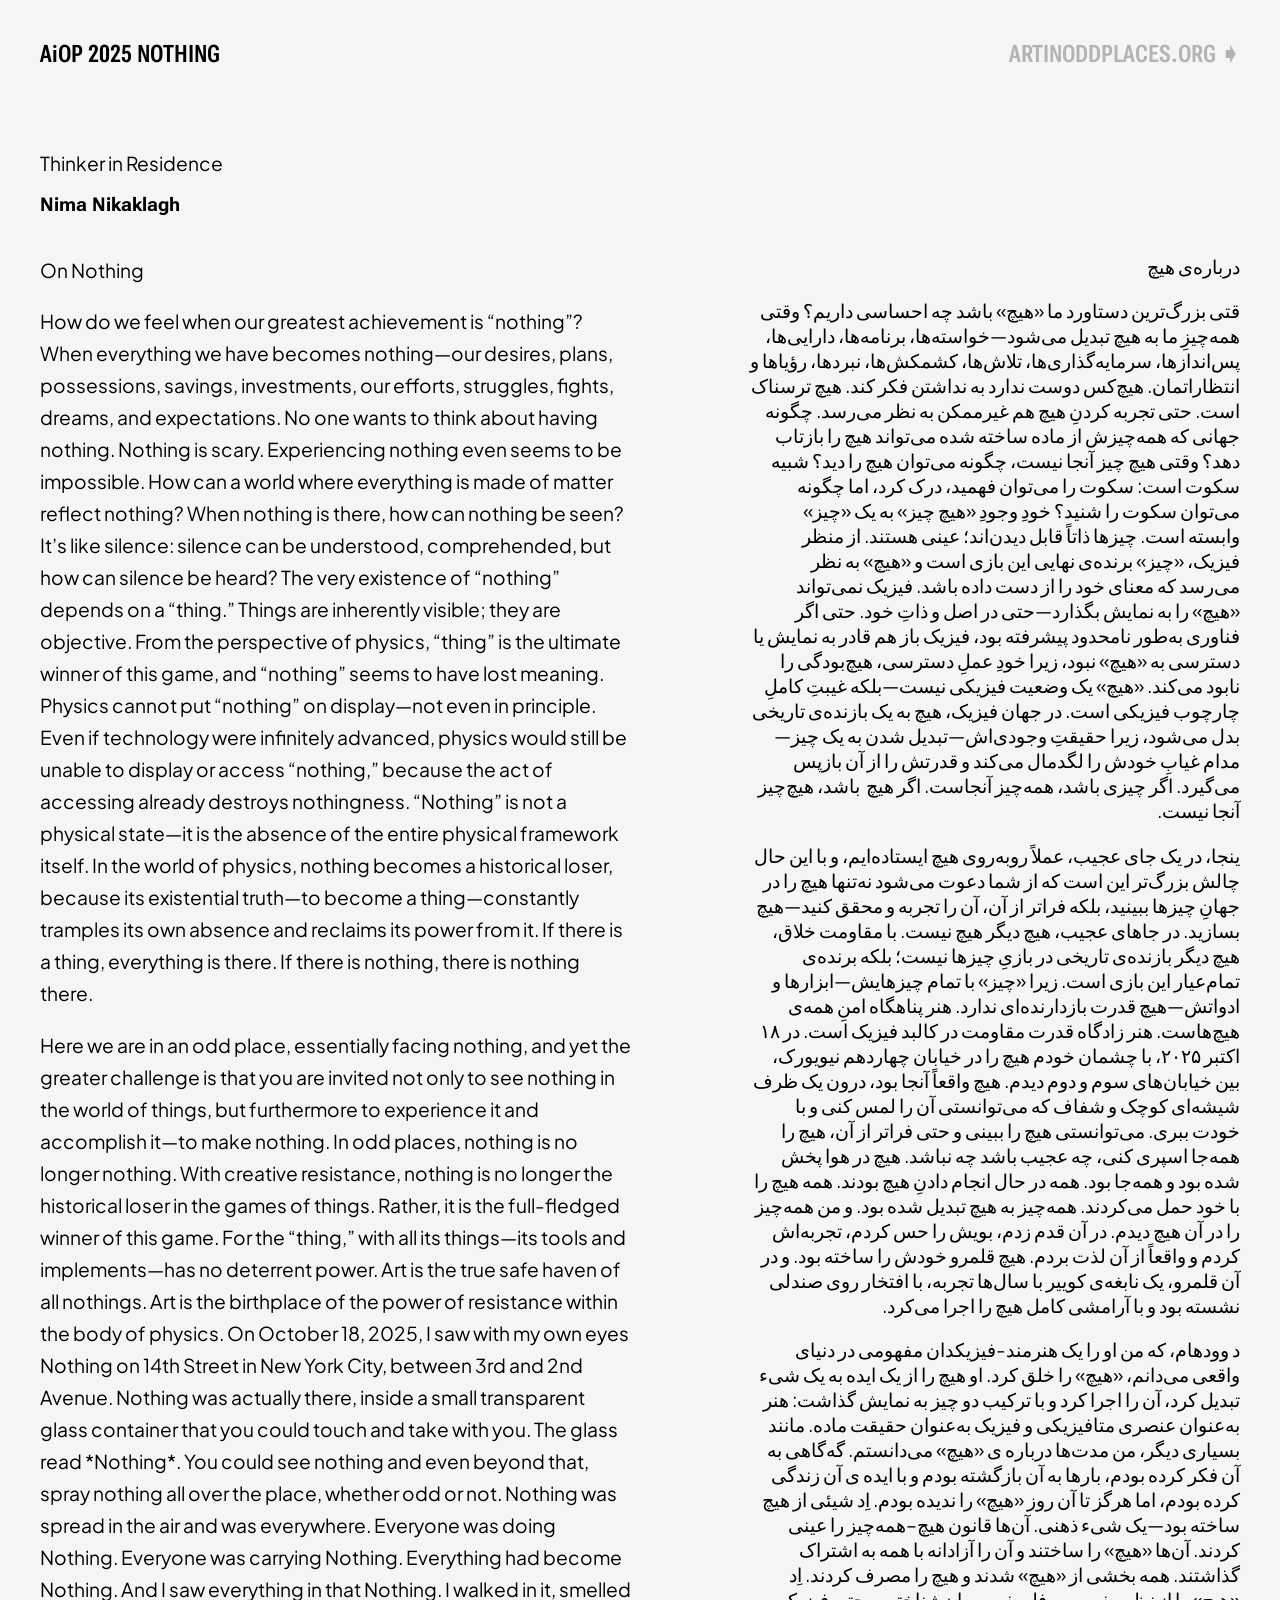
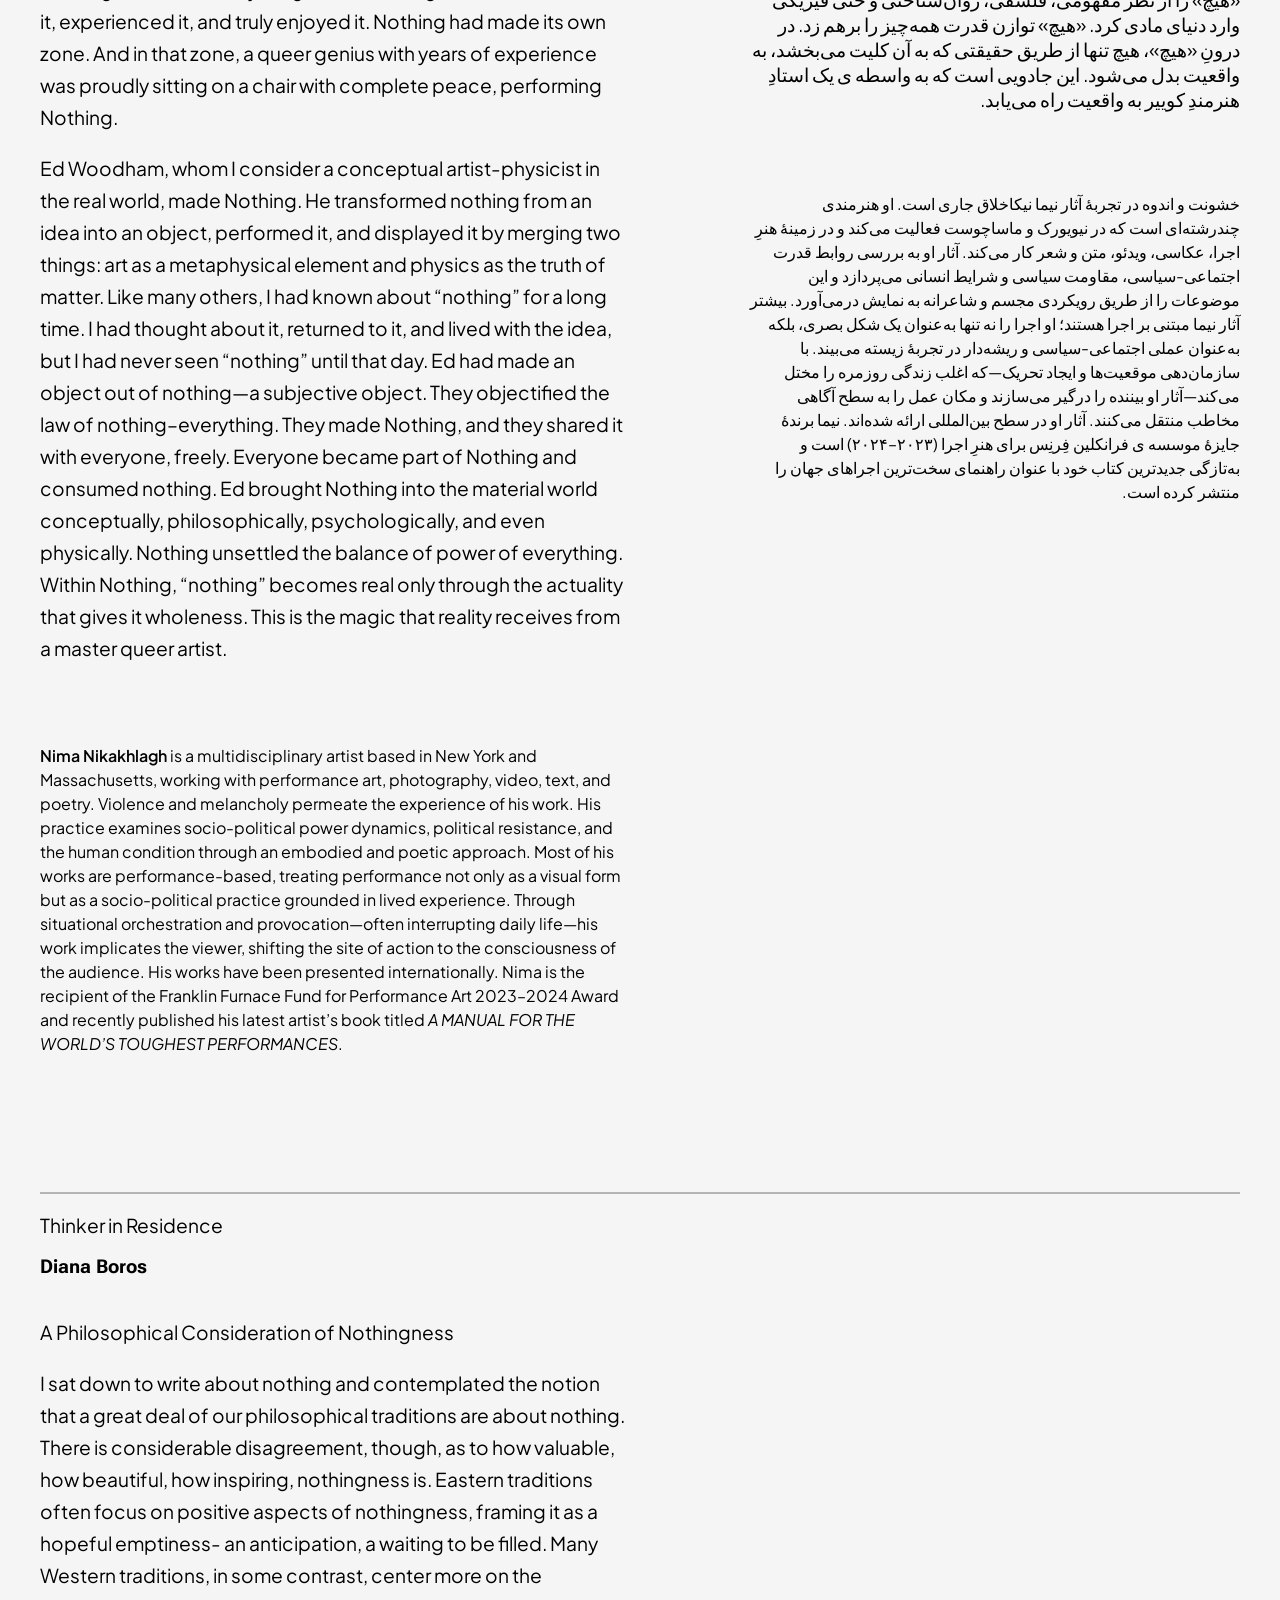
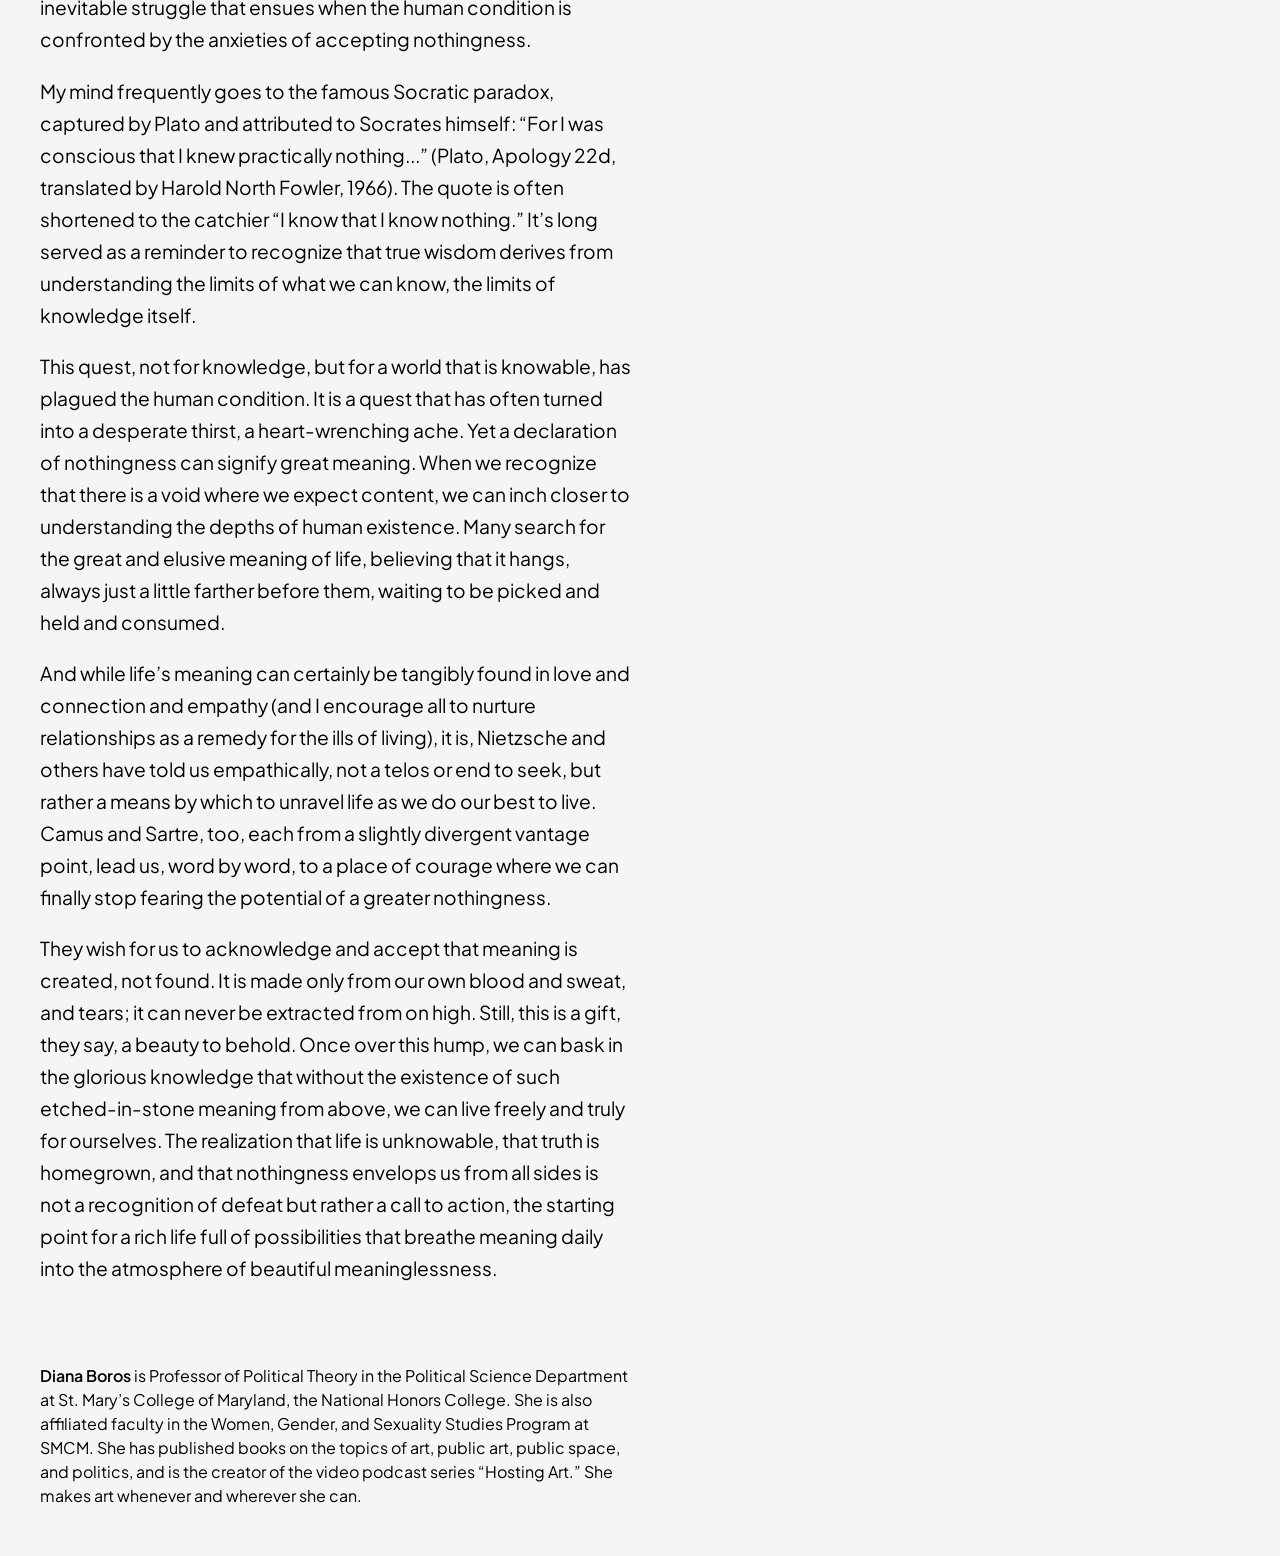
==== essays.html @ fd5be6b0 "build ready" ====
<!doctype html>
<head>
  <meta charset="utf-8" />
  <meta name="viewport" content="initial-scale=1" />
  <meta http-equiv="X-UA-Compatible" content="IE=edge,chrome=1" />
  <title>NOTHING essays</title>
  <link rel="icon" type="image/x-icon" href="favicon.svg" />
  <script src="js/scripts.js" defer></script>
  <link rel="preconnect" href="https://fonts.googleapis.com" />
  <link rel="preconnect" href="https://fonts.gstatic.com" crossorigin />
  <link
    href="https://fonts.googleapis.com/css2?family=Plus+Jakarta+Sans:ital,wght@0,200..800;1,200..800&family=Roboto+Flex:opsz,wdth,wght,YOPQ@8..144,25..151,100..1000,80&display=swap"
    rel="stylesheet"
  />
  <link rel="stylesheet" href="css/style.css" />
</head>
<body>
  <div id="nav">
    <h1>AiOP 2025 NOTHING</h1>
    <a href="https://artinoddplaces.org/">artinoddplaces.org &#10151; </a>
  </div>
  <section id="main">
    <div class="grid-container-12">
      <div class="author">
        <p>Thinker in Residence</p>
        <h3>Nima Nikaklagh</h3>
      </div>
      <article class="english">
        <p>On Nothing</p>
        <p>
          How do we feel when our greatest achievement is “nothing”? When
          everything we have becomes nothing—our desires, plans, possessions,
          savings, investments, our efforts, struggles, fights, dreams, and
          expectations. No one wants to think about having nothing. Nothing is
          scary. Experiencing nothing even seems to be impossible. How can a
          world where everything is made of matter reflect nothing? When nothing
          is there, how can nothing be seen? It’s like silence: silence can be
          understood, comprehended, but how can silence be heard? The very
          existence of “nothing” depends on a “thing.” Things are inherently
          visible; they are objective. From the perspective of physics, “thing”
          is the ultimate winner of this game, and “nothing” seems to have lost
          meaning. Physics cannot put “nothing” on display—not even in
          principle. Even if technology were infinitely advanced, physics would
          still be unable to display or access “nothing,” because the act of
          accessing already destroys nothingness. “Nothing” is not a physical
          state—it is the absence of the entire physical framework itself. In
          the world of physics, nothing becomes a historical loser, because its
          existential truth—to become a thing—constantly tramples its own
          absence and reclaims its power from it. If there is a thing,
          everything is there. If there is nothing, there is nothing there.
        </p>

        <p>
          Here we are in an odd place, essentially facing nothing, and yet the
          greater challenge is that you are invited not only to see nothing in
          the world of things, but furthermore to experience it and accomplish
          it—to make nothing. In odd places, nothing is no longer nothing. With
          creative resistance, nothing is no longer the historical loser in the
          games of things. Rather, it is the full-fledged winner of this game.
          For the “thing,” with all its things—its tools and implements—has no
          deterrent power. Art is the true safe haven of all nothings. Art is
          the birthplace of the power of resistance within the body of physics.
          On October 18, 2025, I saw with my own eyes Nothing on 14th Street in
          New York City, between 3rd and 2nd Avenue. Nothing was actually there,
          inside a small transparent glass container that you could touch and
          take with you. The glass read *Nothing*. You could see nothing and
          even beyond that, spray nothing all over the place, whether odd or
          not. Nothing was spread in the air and was everywhere. Everyone was
          doing Nothing. Everyone was carrying Nothing. Everything had become
          Nothing. And I saw everything in that Nothing. I walked in it, smelled
          it, experienced it, and truly enjoyed it. Nothing had made its own
          zone. And in that zone, a queer genius with years of experience was
          proudly sitting on a chair with complete peace, performing Nothing.
        </p>
        <p>
          Ed Woodham, whom I consider a conceptual artist-physicist in the real
          world, made Nothing. He transformed nothing from an idea into an
          object, performed it, and displayed it by merging two things: art as a
          metaphysical element and physics as the truth of matter. Like many
          others, I had known about “nothing” for a long time. I had thought
          about it, returned to it, and lived with the idea, but I had never
          seen “nothing” until that day. Ed had made an object out of nothing—a
          subjective object. They objectified the law of nothing–everything.
          They made Nothing, and they shared it with everyone, freely. Everyone
          became part of Nothing and consumed nothing. Ed brought Nothing into
          the material world conceptually, philosophically, psychologically, and
          even physically. Nothing unsettled the balance of power of everything.
          Within Nothing, “nothing” becomes real only through the actuality that
          gives it wholeness. This is the magic that reality receives from a
          master queer artist.
        </p>
        <p class="bio">
          <span class="name">Nima Nikakhlagh</span> is a multidisciplinary
          artist based in New York and Massachusetts, working with performance
          art, photography, video, text, and poetry. Violence and melancholy
          permeate the experience of his work. His practice examines
          socio-political power dynamics, political resistance, and the human
          condition through an embodied and poetic approach. Most of his works
          are performance-based, treating performance not only as a visual form
          but as a socio-political practice grounded in lived experience.
          Through situational orchestration and provocation—often interrupting
          daily life—his work implicates the viewer, shifting the site of action
          to the consciousness of the audience. His works have been presented
          internationally. Nima is the recipient of the Franklin Furnace Fund
          for Performance Art 2023–2024 Award and recently published his latest
          artist’s book titled
          <i>A MANUAL FOR THE WORLD’S TOUGHEST PERFORMANCES</i>.
        </p>
      </article>
      <article class="arabic" dir="rtl" lang="ar">
        <p>درباره‌ی هیچ</p>
        <p>
          قتی بزرگ‌ترین دستاورد ما «هیچ» باشد چه احساسی داریم؟ وقتی همه‌چیزِ ما
          به هیچ تبدیل می‌شود—خواسته‌ها، برنامه‌ها، دارایی‌ها، پس‌اندازها،
          سرمایه‌گذاری‌ها، تلاش‌ها، کشمکش‌ها، نبردها، رؤیاها و انتظاراتمان.
          هیچ‌کس دوست ندارد به نداشتن فکر کند. هیچ ترسناک است. حتی تجربه‌ کردنِ
          هیچ هم غیرممکن به نظر می‌رسد. چگونه جهانی که همه‌چیزش از ماده ساخته
          شده می‌تواند هیچ را بازتاب دهد؟ وقتی هیچ چیز آنجا نیست، چگونه می‌توان
          هیچ را دید؟ شبیه سکوت است: سکوت را می‌توان فهمید، درک کرد، اما چگونه
          می‌توان سکوت را شنید؟ خودِ وجودِ «هیچ چیز» به یک «چیز» وابسته است.
          چیزها ذاتاً قابل دیدن‌اند؛ عینی هستند. از منظر فیزیک، «چیز» برنده‌ی
          نهایی این بازی است و «هیچ» به نظر می‌رسد که معنای خود را از دست داده
          باشد. فیزیک نمی‌تواند «هیچ» را به نمایش بگذارد—حتی در اصل و ذاتِ خود.
          حتی اگر فناوری به‌طور نامحدود پیشرفته بود، فیزیک باز هم قادر به نمایش
          یا دسترسی به «هیچ» نبود، زیرا خودِ عملِ دسترسی، هیچ‌بودگی را نابود
          می‌کند. «هیچ» یک وضعیت فیزیکی نیست—بلکه غیبتِ کاملِ چارچوب فیزیکی است.
          در جهان فیزیک، هیچ به یک بازنده‌ی تاریخی بدل می‌شود، زیرا حقیقتِ
          وجودی‌اش—تبدیل شدن به یک چیز—مدام غیابِ خودش را لگدمال می‌کند و قدرتش
          را از آن بازپس می‌گیرد. اگر چیزی باشد، همه‌چیز آنجاست. اگر هیچ  باشد،
          هیچ‌چیز آنجا نیست.
        </p>
        <p>
          ینجا، در یک جای عجیب، عملاً روبه‌روی هیچ ایستاده‌ایم، و با این حال
          چالش بزرگ‌تر این است که از شما دعوت می‌شود نه‌تنها هیچ را در جهانِ
          چیزها ببینید، بلکه فراتر از آن، آن را تجربه و محقق کنید—هیچ بسازید. در
          جاهای عجیب، هیچ دیگر هیچ نیست. با مقاومت خلاق، هیچ دیگر بازنده‌ی
          تاریخی در بازیِ چیزها نیست؛ بلکه برنده‌ی تمام‌عیار این بازی است. زیرا
          «چیز» با تمام چیزهایش—ابزارها و ادواتش—هیچ قدرت بازدارنده‌ای ندارد.
          هنر پناهگاه امنِ همه‌ی هیچ‌هاست. هنر زادگاه قدرت مقاومت در کالبد فیزیک
          است. در ۱۸ اکتبر ۲۰۲۵، با چشمان خودم هیچ را در خیابان چهاردهم نیویورک،
          بین خیابان‌های سوم و دوم دیدم. هیچ واقعاً آنجا بود، درون یک ظرف
          شیشه‌ای کوچک و شفاف که می‌توانستی آن را لمس کنی و با خودت ببری.
          می‌توانستی هیچ را ببینی و حتی فراتر از آن، هیچ را همه‌جا اسپری کنی، چه
          عجیب باشد چه نباشد. هیچ در هوا پخش شده بود و همه‌جا بود. همه در حال
          انجام دادنِ هیچ بودند. همه هیچ را با خود حمل می‌کردند. همه‌چیز به هیچ
          تبدیل شده بود. و من همه‌چیز را در آن هیچ دیدم. در آن قدم زدم، بویش را
          حس کردم، تجربه‌اش کردم و واقعاً از آن لذت بردم. هیچ قلمرو خودش را
          ساخته بود. و در آن قلمرو، یک نابغه‌ی کوییر با سال‌ها تجربه، با افتخار
          روی صندلی نشسته بود و با آرامشی کامل هیچ را اجرا می‌کرد.
        </p>
        <p>
          د وودهام، که من او را یک هنرمند-فیزیکدان مفهومی در دنیای واقعی
          می‌دانم، «هیچ» را خلق کرد. او هیچ‌ را از یک ایده به یک شیء تبدیل کرد،
          آن را اجرا کرد و با ترکیب دو چیز به نمایش گذاشت: هنر به‌عنوان عنصری
          متافیزیکی و فیزیک به‌عنوان حقیقت ماده. مانند بسیاری دیگر، من مدت‌ها
          درباره ی «هیچ» می‌دانستم. گه‌گاهی به آن فکر کرده بودم، بارها به آن
          بازگشته بودم و با ایده ی آن زندگی کرده بودم، اما هرگز تا آن روز «هیچ»
          را ندیده بودم. اِد شیئی از هیچ ساخته بود—یک شیء ذهنی. آن‌ها قانون
          هیچ–همه‌چیز را عینی کردند. آن‌ها «هیچ» را ساختند و آن را آزادانه با
          همه به اشتراک گذاشتند. همه بخشی از «هیچ» شدند و هیچ‌ را مصرف کردند.
          اِد «هیچ» را از نظر مفهومی، فلسفی، روان‌شناختی و حتی فیزیکی وارد دنیای
          مادی کرد. «هیچ» توازن قدرت همه‌چیز را برهم زد. در درونِ «هیچ»، هیچ‌
          تنها از طریق حقیقتی که به آن کلیت می‌بخشد، به واقعیت بدل می‌شود. این
          جادویی است که به واسطه ی یک استادِ هنرمندِ کوییر به واقعیت راه
          می‌یابد.
        </p>
        <p class="bio">
          خشونت و اندوه در تجربهٔ آثار نیما نیکاخلاق جاری است. او هنرمندی
          چندرشته‌ای است که در نیویورک و ماساچوست فعالیت می‌کند و در زمینهٔ هنرِ
          اجرا، عکاسی، ویدئو، متن و شعر کار می‌کند. آثار او به بررسی روابط قدرت
          اجتماعی-سیاسی، مقاومت سیاسی و شرایط انسانی می‌پردازد و این موضوعات را
          از طریق رویکردی مجسم و شاعرانه به نمایش درمی‌آورد. بیشتر آثار نیما
          مبتنی بر اجرا هستند؛ او اجرا را نه تنها به‌عنوان یک شکل بصری، بلکه
          به‌عنوان عملی اجتماعی-سیاسی و ریشه‌دار در تجربهٔ زیسته می‌بیند. با
          سازمان‌دهی موقعیت‌ها و ایجاد تحریک—که اغلب زندگی روزمره را مختل
          می‌کند—آثار او بیننده را درگیر می‌سازند و مکان عمل را به سطح آگاهی
          مخاطب منتقل می‌کنند. آثار او در سطح بین‌المللی ارائه شده‌اند. نیما
          برندهٔ جایزهٔ موسسه ی فرانکلین فِرنِس برای هنرِ اجرا (۲۰۲۳–۲۰۲۴) است و
          به‌تازگی جدیدترین کتاب خود با عنوان راهنمای سخت‌ترین اجراهای جهان را
          منتشر کرده است.
        </p>
      </article>
      <div class="author" id="boros">
        <p>Thinker in Residence</p>
        <h3>Diana Boros</h3>
      </div>
      <article class="english">
        <p>A Philosophical Consideration of Nothingness</p>
        <p>
          I sat down to write about nothing and contemplated the notion that a
          great deal of our philosophical traditions are about nothing. There is
          considerable disagreement, though, as to how valuable, how beautiful,
          how inspiring, nothingness is. Eastern traditions often focus on
          positive aspects of nothingness, framing it as a hopeful emptiness- an
          anticipation, a waiting to be filled. Many Western traditions, in some
          contrast, center more on the inevitable struggle that ensues when the
          human condition is confronted by the anxieties of accepting
          nothingness.
        </p>
        <p>
          My mind frequently goes to the famous Socratic paradox, captured by
          Plato and attributed to Socrates himself: “For I was conscious that I
          knew practically nothing...” (Plato, Apology 22d, translated by Harold
          North Fowler, 1966). The quote is often shortened to the catchier “I
          know that I know nothing.” It’s long served as a reminder to recognize
          that true wisdom derives from understanding the limits of what we can
          know, the limits of knowledge itself. 
        </p>
        <p>
          This quest, not for knowledge, but for a world that is knowable, has
          plagued the human condition. It is a quest that has often turned into
          a desperate thirst, a heart-wrenching ache. Yet a declaration of
          nothingness can signify great meaning. When we recognize that there is
          a void where we expect content, we can inch closer to understanding
          the depths of human existence. Many search for the great and elusive
          meaning of life, believing that it hangs, always just a little farther
          before them, waiting to be picked and held and consumed.
        </p>
        <p>
          And while life’s meaning can certainly be tangibly found in love and
          connection and empathy (and I encourage all to nurture relationships
          as a remedy for the ills of living), it is, Nietzsche and others have
          told us empathically, not a telos or end to seek, but rather a means
          by which to unravel life as we do our best to live. Camus and Sartre,
          too, each from a slightly divergent vantage point, lead us, word by
          word, to a place of courage where we can finally stop fearing the
          potential of a greater nothingness.
        </p>
        <p>
          They wish for us to acknowledge and accept that meaning is created,
          not found. It is made only from our own blood and sweat, and tears; it
          can never be extracted from on high. Still, this is a gift, they say,
          a beauty to behold. Once over this hump, we can bask in the glorious
          knowledge that without the existence of such etched-in-stone meaning
          from above, we can live freely and truly for ourselves. The
          realization that life is unknowable, that truth is homegrown, and that
          nothingness envelops us from all sides is not a recognition of defeat
          but rather a call to action, the starting point for a rich life full
          of possibilities that breathe meaning daily into the atmosphere of
          beautiful meaninglessness.
        </p>
        <p class="bio">
          <span class="name">Diana Boros</span> is Professor of Political Theory
          in the Political Science Department at St. Mary’s College of Maryland,
          the National Honors College. She is also affiliated faculty in the
          Women, Gender, and Sexuality Studies Program at SMCM. She has
          published books on the topics of art, public art, public space, and
          politics, and is the creator of the video podcast series “Hosting
          Art.” She makes art whenever and wherever she can.
        </p>
      </article>
    </div>
  </section>
</body>
---- css/style.css ----
html {
  height: 100%;
}

body {
  display: flex;
  flex-direction: column;
  background: #f5f5f5;
  font-family: "Roboto Flex", sans-serif;
  font-optical-sizing: auto;
  font-style: normal;
  height: calc(100% - 2rem);
}

p {
  font-family: "Plus Jakarta Sans", sans-serif;
  font-optical-sizing: auto;
  font-weight: 400;
  font-style: normal;
  font-size: 1.2rem;
}
p.p1 {
  font-size: 2rem;
  width: 30%;
  margin-top: 0;
}

.grid-container-12 {
  display: grid;
  grid-template-columns: repeat(12, 1fr);
  -moz-column-gap: 1rem;
  column-gap: 1rem;
  max-width: 100%;
}

svg#nothing {
  width: 100%;
  height: auto;
  filter: blur(0px);
  opacity: 1;
  animation-delay: 2000ms;
  font-weight: 540;
  line-height: 0.8em;
  margin: 0px;
  font-stretch: 25%;
  animation: 3000ms ease-in forwards textBlur, 3500ms ease-in-out 900ms forwards removal;
  will-change: filter; /* performance hint */
}

#main {
  padding: 2rem;
  display: flex;
  flex-direction: column;
  justify-content: space-between;
}

.content {
  padding: 2rem;
}

#nav {
  display: flex;
  flex-direction: row;
  justify-content: space-between;
  padding: 2rem;
  height: 10%;
}
#nav h1,
#nav a {
  font-size: 1.5rem;
  padding: 0;
  margin: 0;
  font-weight: 600;
  font-stretch: 25%;
}
#nav a {
  text-transform: uppercase;
  text-decoration: none;
  color: #b3b3b3;
}
#nav a:hover {
  color: black;
}

#text {
  flex-wrap: wrap;
  padding: 0;
  display: flex;
  flex-direction: row;
  justify-content: space-between;
}
#text div.location {
  display: flex;
  flex-direction: row;
  gap: 3rem;
}
#text div.location p {
  display: inline-block;
}

.carousel-container {
  position: relative;
  width: 100%;
  background: #f5f5f5;
  border-radius: 12px;
  box-shadow: 0 4px 6px rgba(0, 0, 0, 0.1);
  overflow: hidden;
  margin: 200px 0 2rem;
}

.carousel-wrapper {
  position: relative;
  width: 100%;
  padding-bottom: 56.25%; /* 16:9 aspect ratio */
  overflow: hidden;
}

.carousel-track {
  position: absolute;
  top: 0;
  left: 0;
  width: 100%;
  height: 100%;
  display: flex;
  transition: transform 0.5s ease-in-out;
}

.carousel-slide {
  min-width: 100%;
  height: 100%;
  display: flex;
  align-items: center;
  justify-content: center;
  background: #dadada;
}

.carousel-slide img {
  width: 100%;
  height: 100%;
  -o-object-fit: contain;
     object-fit: contain;
}

.carousel-button {
  position: absolute;
  top: 50%;
  transform: translateY(-50%);
  background: rgba(255, 255, 255, 0.6);
  border: none;
  width: 40px;
  height: 40px;
  border-radius: 50%;
  cursor: pointer;
  display: flex;
  align-items: center;
  justify-content: center;
  transition: background 0.3s ease;
  z-index: 10;
}

.carousel-button:hover {
  background: rgb(255, 255, 255);
}

.carousel-button:active {
  transform: translateY(-50%) scale(0.95);
}

.carousel-button.prev {
  left: 15px;
}

.carousel-button.next {
  right: 15px;
}

.carousel-button svg {
  width: 20px;
  height: 20px;
  fill: #333;
}

.carousel-indicators {
  display: flex;
  justify-content: center;
  gap: 8px;
  padding: 15px;
  background: white;
}

.indicator {
  width: 10px;
  height: 10px;
  border-radius: 50%;
  background: #ddd;
  border: none;
  cursor: pointer;
  transition: background 0.3s ease, transform 0.3s ease;
}

.indicator:hover {
  background: #bbb;
  transform: scale(1.2);
}

.indicator.active {
  background: #333;
}

.autoplay-status {
  position: absolute;
  top: 15px;
  right: 15px;
  background: rgba(0, 0, 0, 0.3);
  color: white;
  padding: 5px 10px;
  border-radius: 20px;
  font-size: 12px;
  z-index: 10;
  display: flex;
  align-items: center;
  gap: 5px;
}

.autoplay-status.paused {
  background: rgba(255, 165, 0, 0.3);
}

.essays {
  display: flex;
  flex-flow: row nowrap;
  align-items: baseline;
  gap: 4rem;
}

.essay-links {
  display: flex;
  flex-flow: column nowrap;
  width: 100%;
}

.essay-container {
  flex: 0;
  display: flex;
  flex-flow: column nowrap;
  position: relative;
  border-top: 1px solid #b5b5b5;
  border-bottom: 1px solid #b5b5b5;
  background: rgba(217, 217, 217, 0);
  transition: background 500ms ease-in-out;
}
.essay-container:hover {
  background: #d9d9d9;
}
.essay-container a {
  position: absolute;
  top: 0;
  left: 0;
  width: 100%;
  height: 100%;
  z-index: 1; /* Places link above other content */
}
.essay-container p {
  margin: 0.25rem 0.5rem 0.75rem;
}
.essay-container h3 {
  margin: 0.75rem 0.5rem 0.25rem;
}

.author {
  grid-column: 1/13;
}

#boros {
  margin-top: 120px;
  border-top: 2px solid #b5b5b5;
}

article.english {
  grid-column: 1/7;
  line-height: 32px;
}

article.arabic {
  grid-column: 8/13;
}

.bio {
  margin-top: 80px;
  font-size: 16px;
  line-height: 24px;
}
.bio .name {
  font-weight: 600;
}

@keyframes textBlur {
  from {
    filter: blur(0px);
    opacity: 1;
  }
  to {
    filter: blur(100px);
    opacity: 0;
  }
}
@keyframes removal {
  from {
    max-height: 800px;
  }
  to {
    max-height: 0;
    display: none;
  }
}
/* Respect users who prefer reduced motion */
@media (prefers-reduced-motion: reduce) {
  #nothing {
    animation: none;
  }
}
/* Styles less than 1080 */
@media only screen and (max-width: 1080px) {
  p.p1 {
    width: 70%;
  }
  div.location {
    width: 100%;
    justify-content: space-between;
  }
  article.english {
    grid-column: 1/9;
  }
  article.arabic {
    grid-column: 1/9;
  }
}
/* Mobile styles (less than 720px) */
@media only screen and (max-width: 700px) {
  #nav {
    height: auto;
    padding: 1rem;
  }
  #nav h1,
  #nav a {
    font-size: 0.9rem;
  }
  #main {
    padding: 1rem;
    height: 100%;
  }
  #text {
    flex-direction: column;
  }
  #text div.location {
    flex-direction: column;
    gap: 0.5rem;
  }
  #text div.location p {
    display: block;
    width: 100%;
    margin: 0;
  }
  p {
    font-size: 16px;
  }
  p.p1 {
    width: 70%;
    font-size: 1.5rem;
  }
  .bio {
    font-size: 14px;
  }
  article.english {
    grid-column: 1/13;
  }
  article.arabic {
    grid-column: 1/13;
  }
}/*# sourceMappingURL=style.css.map */
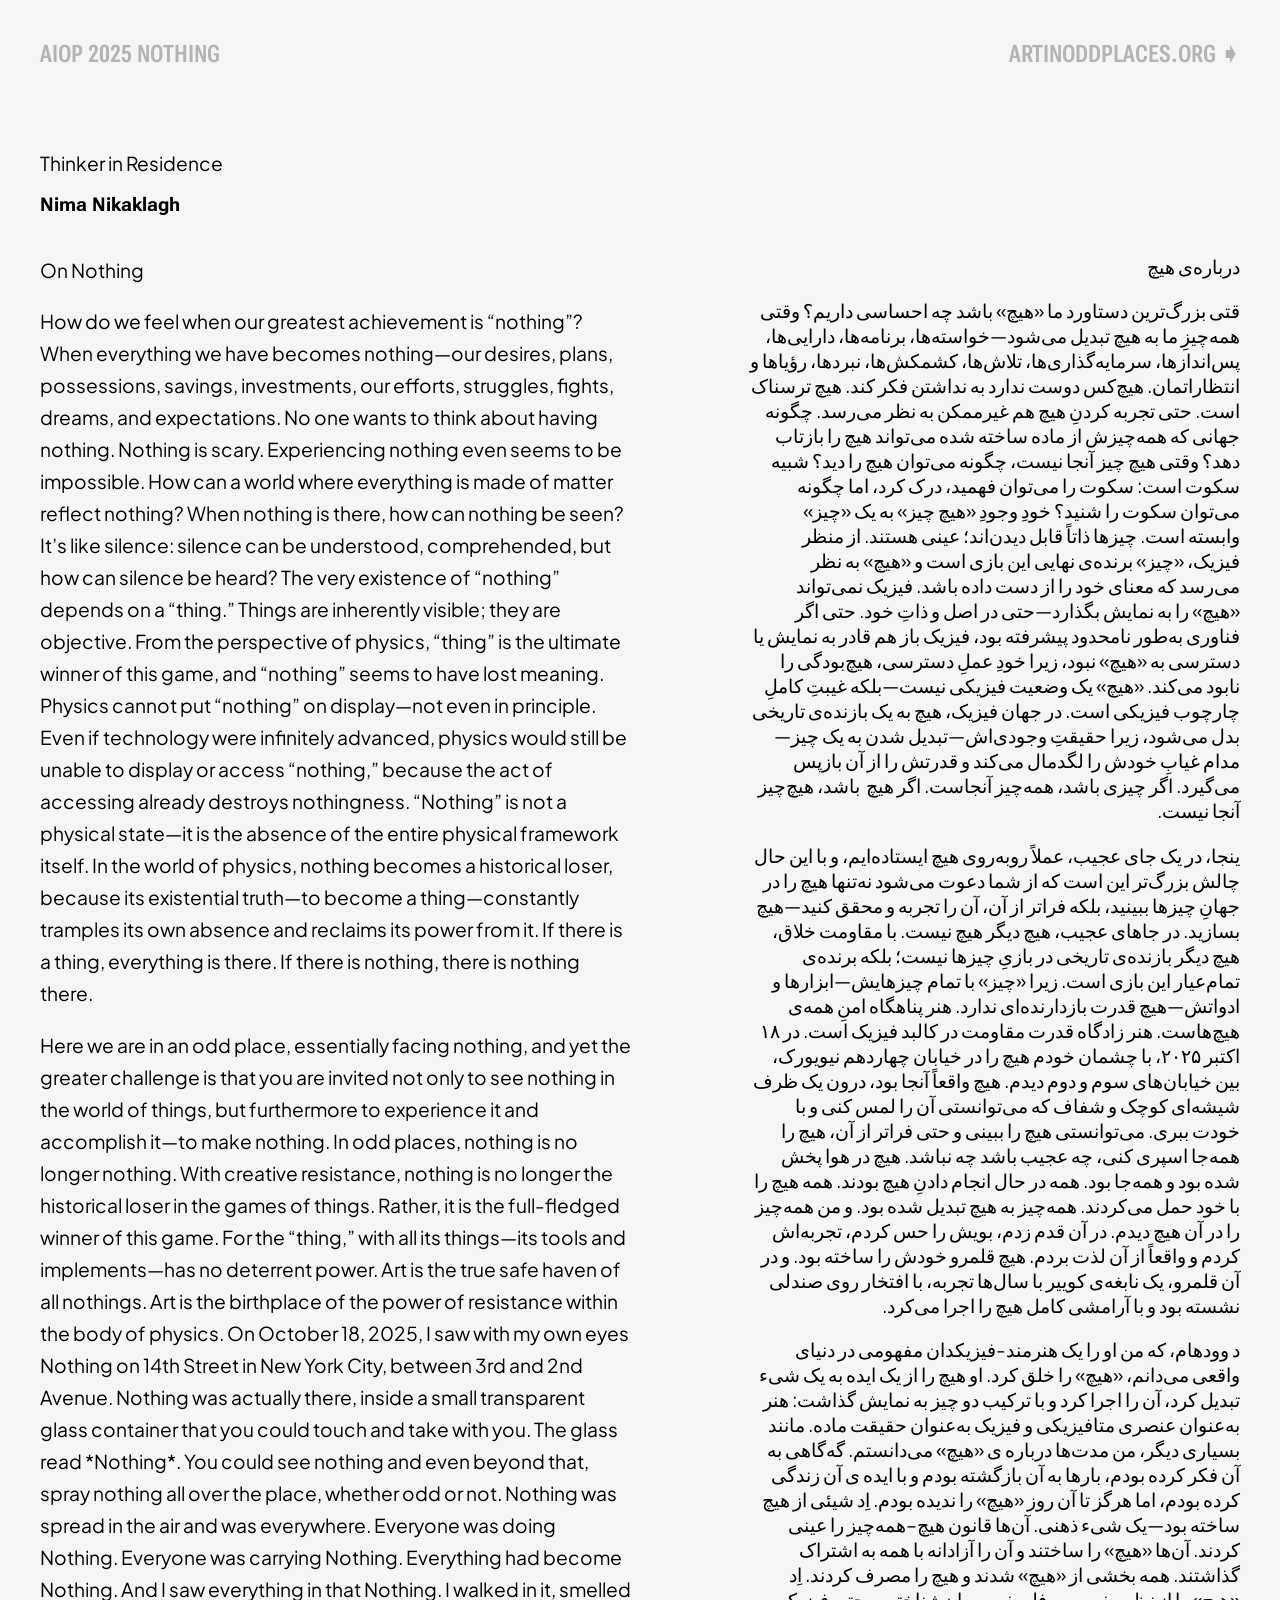
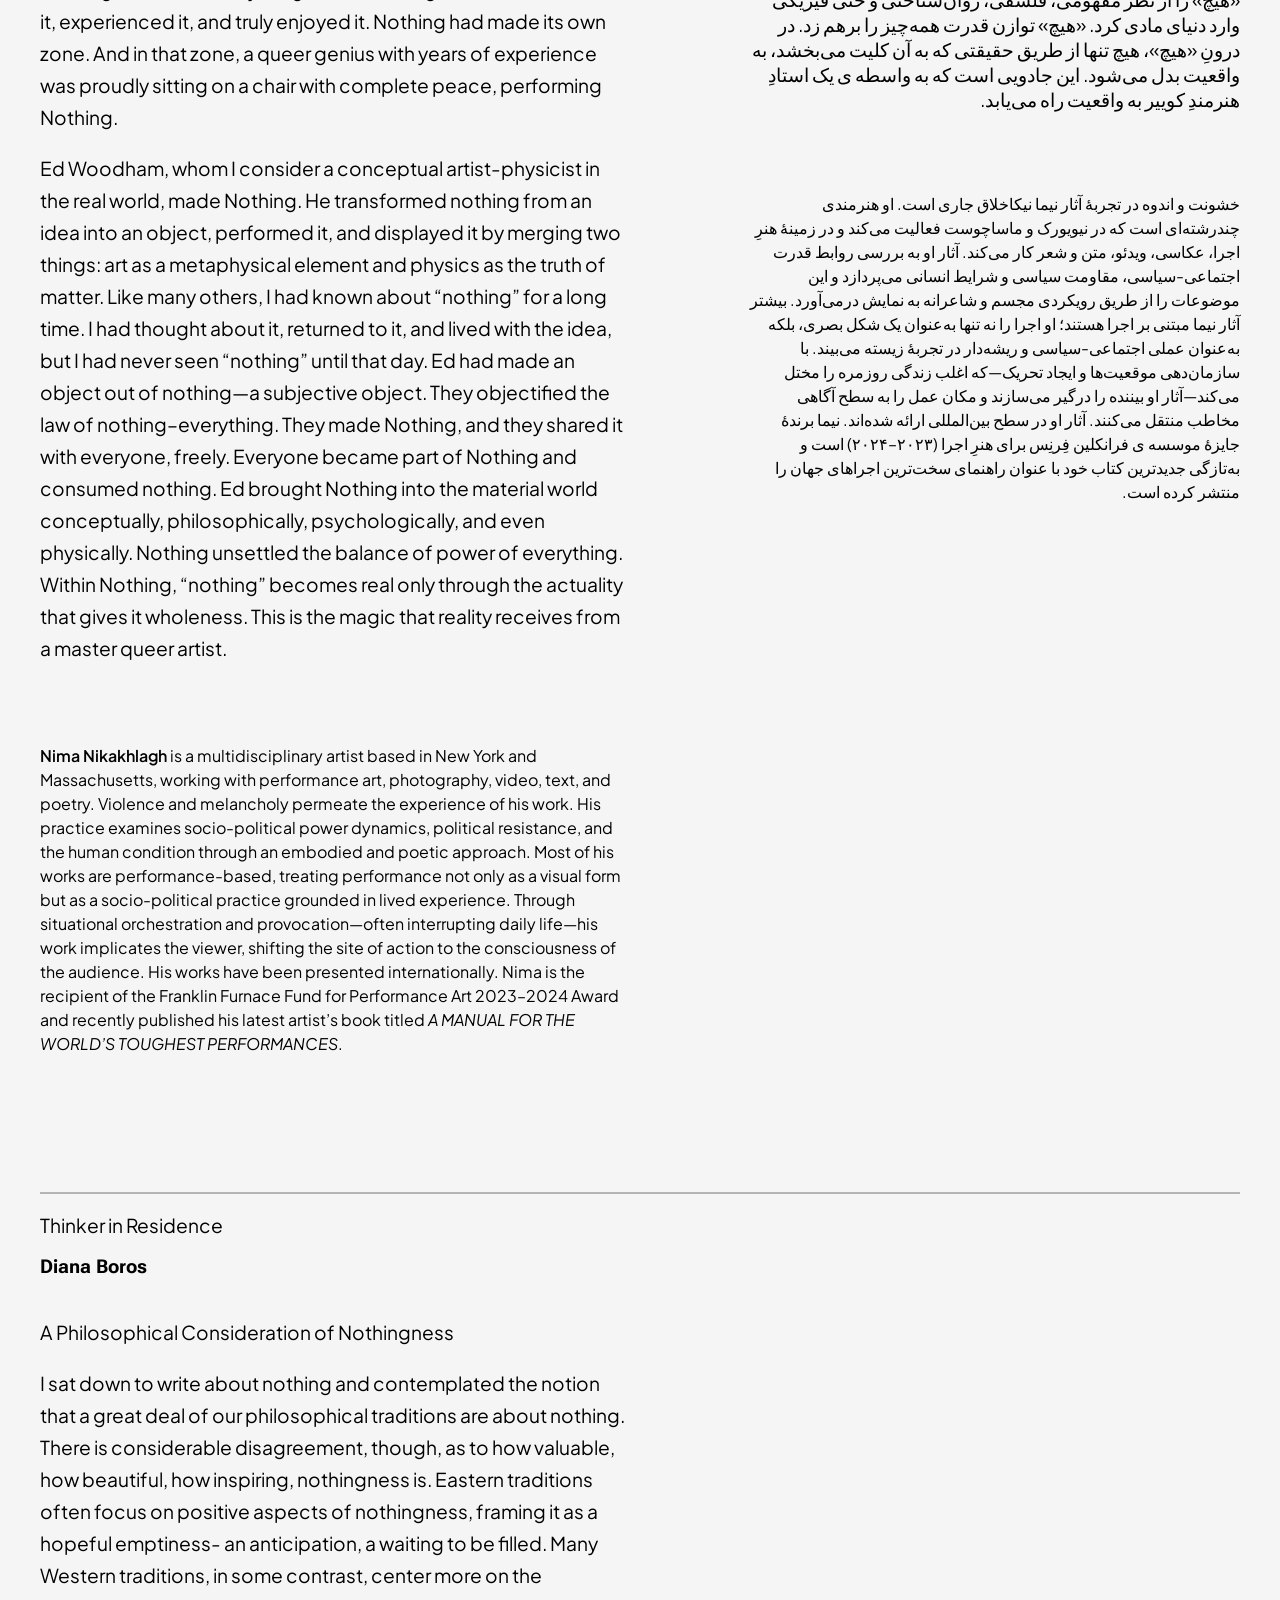
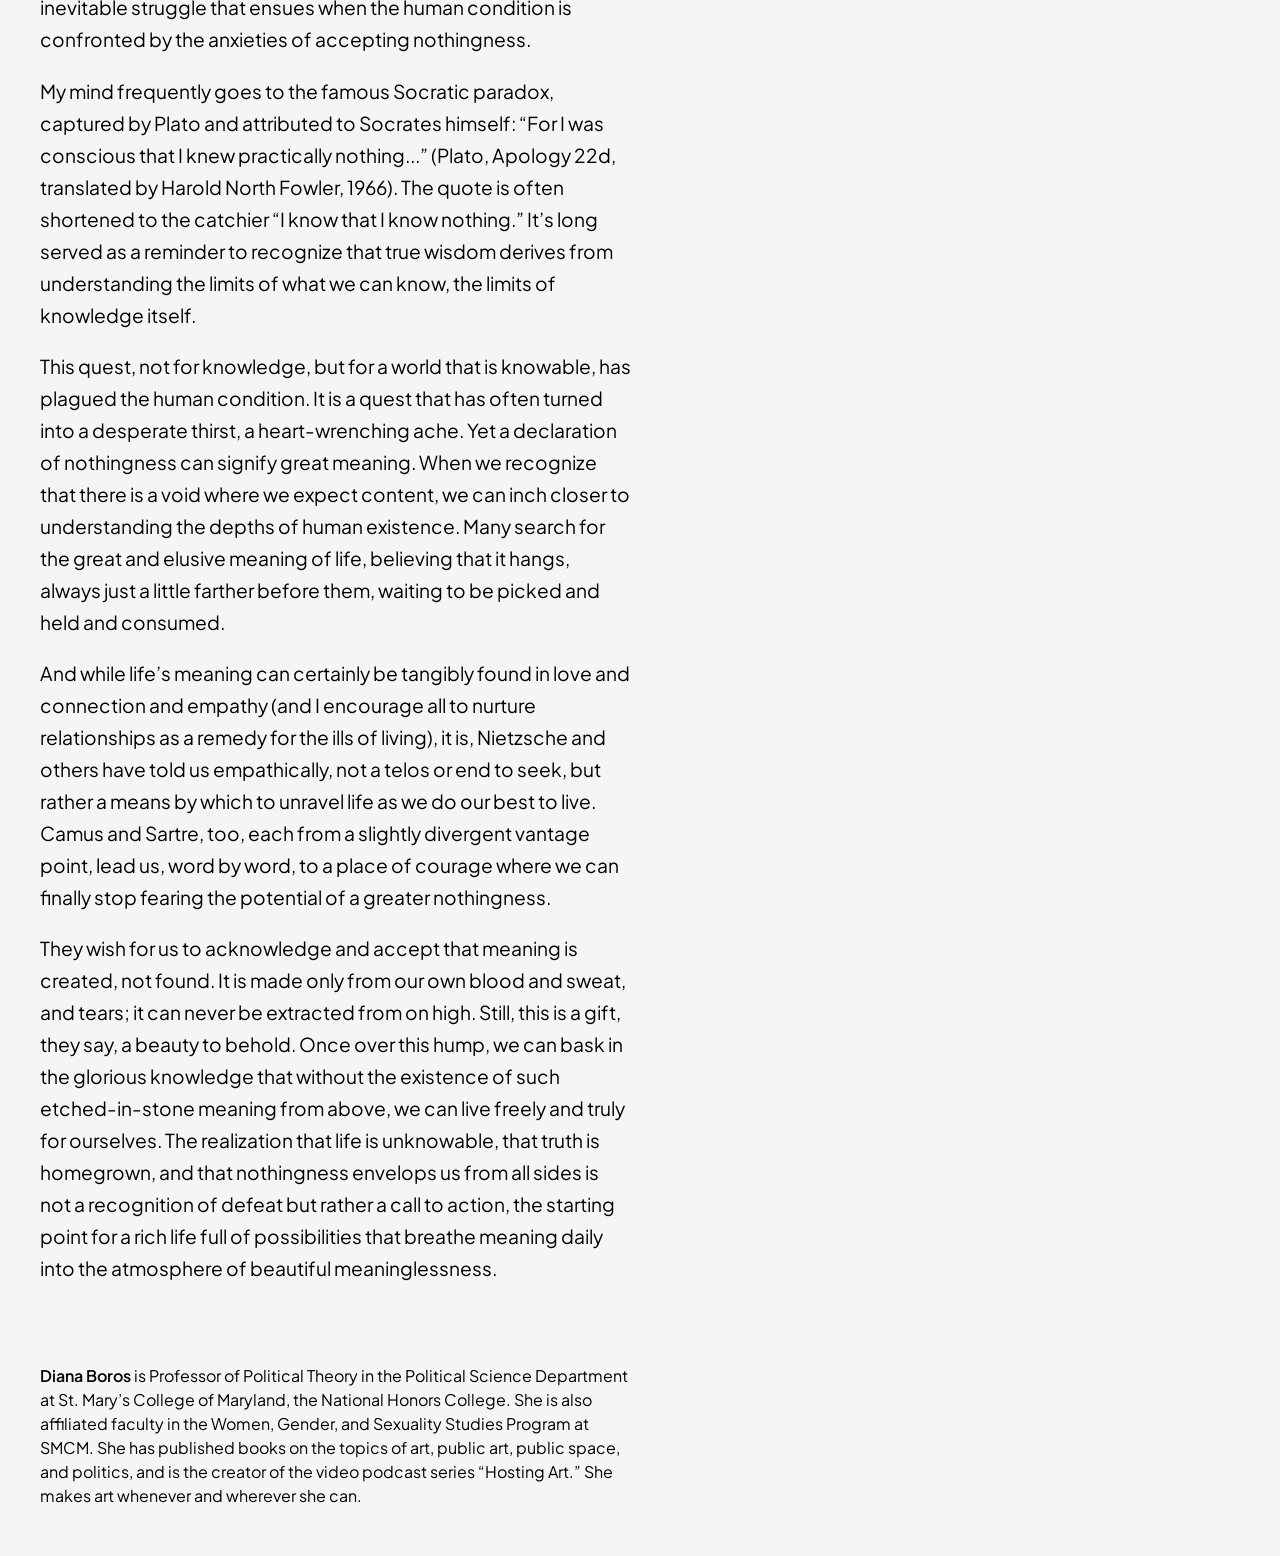
==== commit 8269f8eb: "Add home link, carousel height" ====
--- a/essays.html
+++ b/essays.html
@@ -16,7 +16,7 @@
 </head>
 <body>
   <div id="nav">
-    <h1>AiOP 2025 NOTHING</h1>
+    <a href="index.html"><h1>AiOP 2025 NOTHING</h1></a>
     <a href="https://artinoddplaces.org/">artinoddplaces.org &#10151; </a>
   </div>
   <section id="main">
--- a/css/style.css
+++ b/css/style.css
@@ -43,7 +43,9 @@
   line-height: 0.8em;
   margin: 0px;
   font-stretch: 25%;
-  animation: 3000ms ease-in forwards textBlur, 3500ms ease-in-out 900ms forwards removal;
+  animation:
+    3000ms ease-in forwards textBlur,
+    3500ms ease-in-out 900ms forwards removal;
   will-change: filter; /* performance hint */
 }
 
@@ -101,11 +103,12 @@
 .carousel-container {
   position: relative;
   width: 100%;
+  max-height: 95vh;
   background: #f5f5f5;
   border-radius: 12px;
   box-shadow: 0 4px 6px rgba(0, 0, 0, 0.1);
   overflow: hidden;
-  margin: 200px 0 2rem;
+  margin: 125px 0 2rem;
 }
 
 .carousel-wrapper {
@@ -138,7 +141,7 @@
   width: 100%;
   height: 100%;
   -o-object-fit: contain;
-     object-fit: contain;
+  object-fit: contain;
 }
 
 .carousel-button {
@@ -195,7 +198,9 @@
   background: #ddd;
   border: none;
   cursor: pointer;
-  transition: background 0.3s ease, transform 0.3s ease;
+  transition:
+    background 0.3s ease,
+    transform 0.3s ease;
 }
 
 .indicator:hover {
@@ -227,6 +232,7 @@
 }
 
 .essays {
+  margin-top: 5rem;
   display: flex;
   flex-flow: row nowrap;
   align-items: baseline;
@@ -377,4 +383,4 @@
   article.arabic {
     grid-column: 1/13;
   }
-}/*# sourceMappingURL=style.css.map */+} /*# sourceMappingURL=style.css.map */
